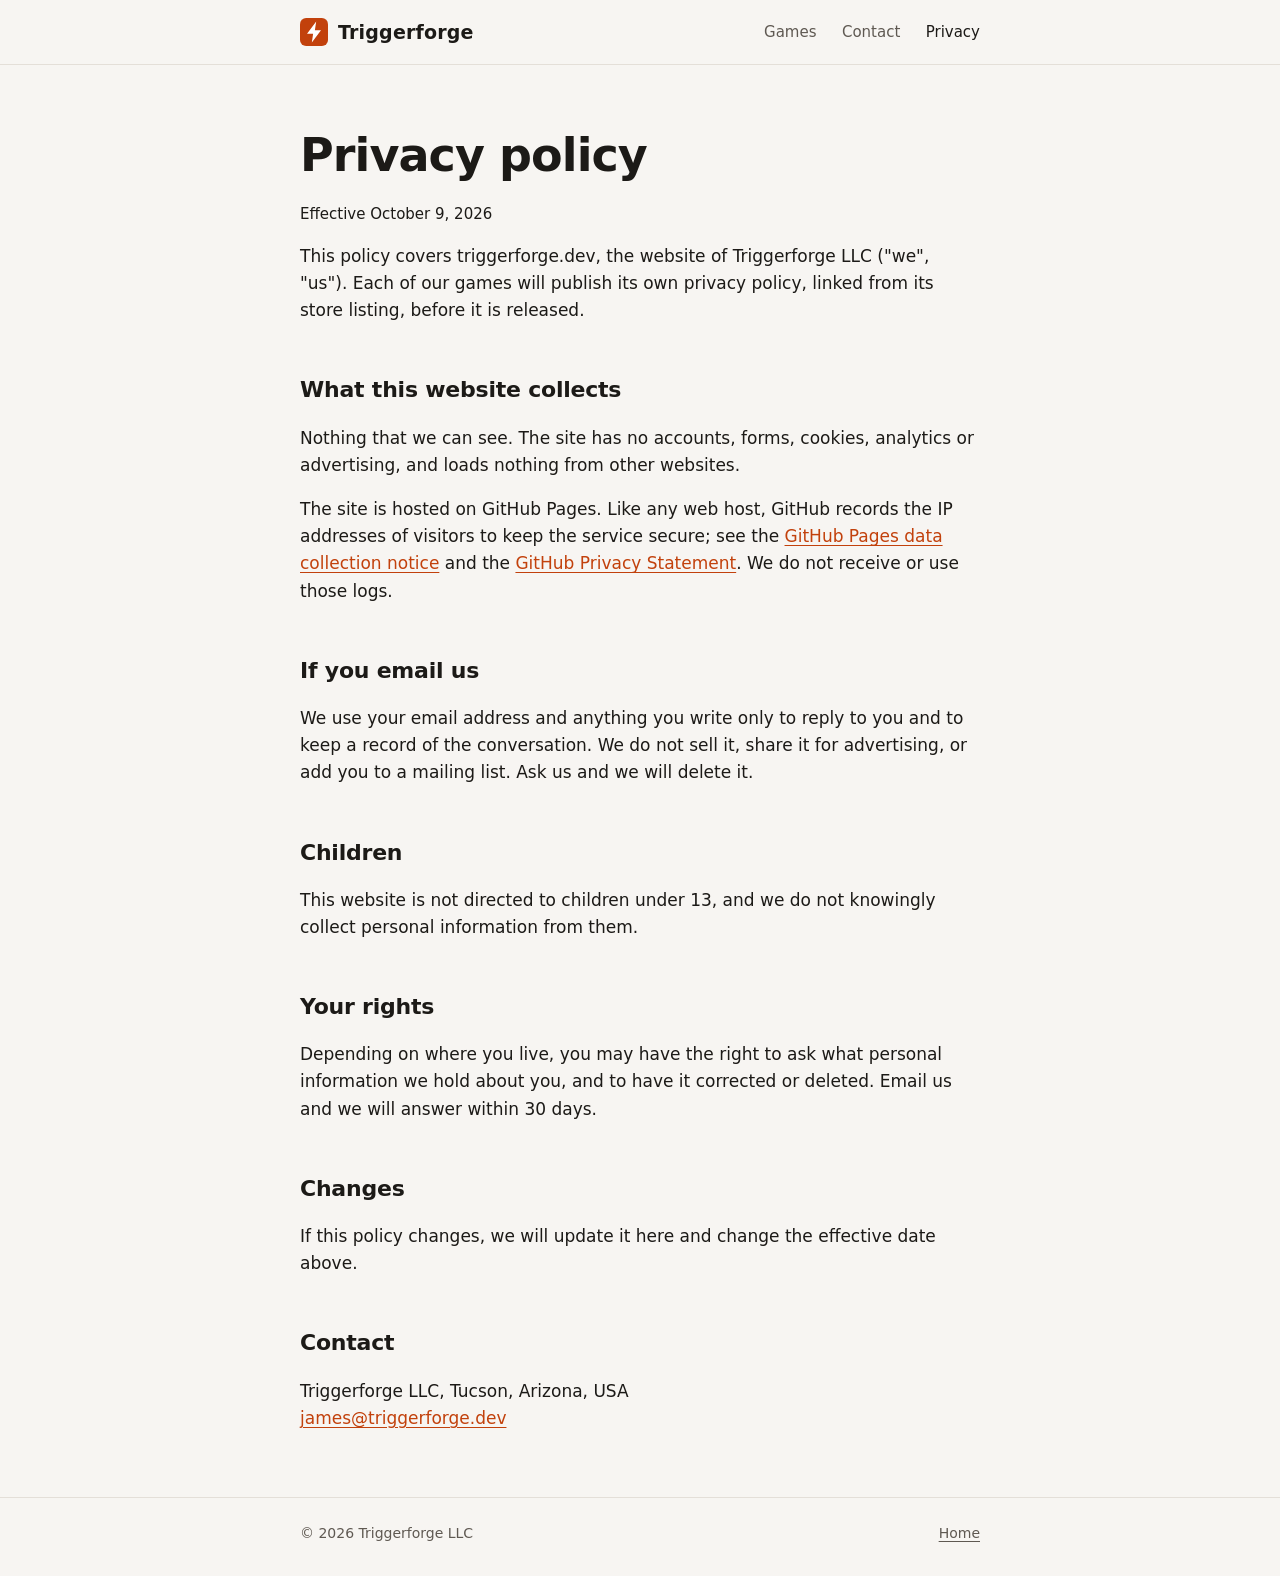
==== privacy.html @ a27dfe6b "Add the Triggerforge company site and privacy policy Co-Authored-By: Claude Opus 5.5 <noreply@anthro" ====
<!doctype html>
<html lang="en">
<head>
  <meta charset="utf-8">
  <meta name="viewport" content="width=device-width, initial-scale=1">
  <title>Privacy Policy · Triggerforge</title>
  <meta name="description" content="How Triggerforge LLC handles personal information on triggerforge.dev.">
  <link rel="icon" href="favicon.svg" type="image/svg+xml">
  <link rel="stylesheet" href="style.css">
</head>
<body>
  <header class="site">
    <div class="wrap">
      <a class="brand" href="./">
        <svg viewBox="0 0 32 32" aria-hidden="true"><rect width="32" height="32" rx="7" fill="#c2410c"/><path d="M18.5 4 8 18h7l-1.5 10L24 14h-7z" fill="#fff"/></svg>
        Triggerforge
      </a>
      <nav>
        <a class="wide" href="./#games">Games</a>
        <a class="wide" href="./#contact">Contact</a>
        <a href="privacy.html" aria-current="page">Privacy</a>
      </nav>
    </div>
  </header>

  <main>
    <div class="wrap prose">
      <h1>Privacy policy</h1>
      <p class="updated">Effective October 9, 2026</p>

      <p>This policy covers triggerforge.dev, the website of Triggerforge LLC ("we", "us"). Each of our games will publish its own privacy policy, linked from its store listing, before it is released.</p>

      <h2>What this website collects</h2>
      <p>Nothing that we can see. The site has no accounts, forms, cookies, analytics or advertising, and loads nothing from other websites.</p>
      <p>The site is hosted on GitHub Pages. Like any web host, GitHub records the IP addresses of visitors to keep the service secure; see the <a href="https://docs.github.com/en/pages/getting-started-with-github-pages/about-github-pages#data-collection">GitHub Pages data collection notice</a> and the <a href="https://docs.github.com/en/site-policy/privacy-policies/github-general-privacy-statement">GitHub Privacy Statement</a>. We do not receive or use those logs.</p>

      <h2>If you email us</h2>
      <p>We use your email address and anything you write only to reply to you and to keep a record of the conversation. We do not sell it, share it for advertising, or add you to a mailing list. Ask us and we will delete it.</p>

      <h2>Children</h2>
      <p>This website is not directed to children under 13, and we do not knowingly collect personal information from them.</p>

      <h2>Your rights</h2>
      <p>Depending on where you live, you may have the right to ask what personal information we hold about you, and to have it corrected or deleted. Email us and we will answer within 30 days.</p>

      <h2>Changes</h2>
      <p>If this policy changes, we will update it here and change the effective date above.</p>

      <h2>Contact</h2>
      <p>Triggerforge LLC, Tucson, Arizona, USA<br>
      <a href="mailto:james@triggerforge.dev">james@triggerforge.dev</a></p>
    </div>
  </main>

  <footer class="site">
    <div class="wrap">
      <span>&copy; 2026 Triggerforge LLC</span>
      <a href="./">Home</a>
    </div>
  </footer>
</body>
</html>
---- style.css ----
:root {
  --bg: #f7f5f2;
  --surface: #ffffff;
  --text: #1c1a17;
  --muted: #5f5952;
  --line: #e4dfd8;
  --accent: #c2410c;
  --accent-soft: #fbe9df;
  color-scheme: light;
}

@media (prefers-color-scheme: dark) {
  :root {
    --bg: #14120f;
    --surface: #1d1a16;
    --text: #f1ece5;
    --muted: #a59d93;
    --line: #2e2a25;
    --accent: #fb8a4c;
    --accent-soft: #2a1b12;
    color-scheme: dark;
  }
}

* { box-sizing: border-box; }

html { -webkit-text-size-adjust: 100%; }

body {
  margin: 0;
  background: var(--bg);
  color: var(--text);
  font: 17px/1.6 system-ui, -apple-system, "Segoe UI", Roboto, "Helvetica Neue", Arial, sans-serif;
}

a { color: var(--accent); text-underline-offset: 3px; }
a:hover { text-decoration-thickness: 2px; }

.wrap {
  max-width: 720px;
  margin: 0 auto;
  padding: 0 20px;
}

header.site {
  border-bottom: 1px solid var(--line);
}

header.site .wrap {
  display: flex;
  align-items: center;
  justify-content: space-between;
  gap: 16px;
  height: 64px;
}

.brand {
  display: inline-flex;
  align-items: center;
  gap: 10px;
  color: var(--text);
  text-decoration: none;
  font-weight: 700;
  font-size: 19px;
  letter-spacing: 0.01em;
}

.brand svg { width: 28px; height: 28px; flex: none; }

nav a {
  white-space: nowrap;
  color: var(--muted);
  text-decoration: none;
  font-size: 15px;
  margin-left: 20px;
}

nav a:hover, nav a[aria-current="page"] { color: var(--text); }

main { padding: 64px 0 48px; }

.eyebrow {
  display: inline-block;
  font-size: 13px;
  font-weight: 600;
  letter-spacing: 0.08em;
  text-transform: uppercase;
  color: var(--accent);
  background: var(--accent-soft);
  border-radius: 999px;
  padding: 4px 12px;
  margin: 0 0 20px;
}

h1 {
  font-size: clamp(32px, 6vw, 46px);
  line-height: 1.15;
  letter-spacing: -0.02em;
  margin: 0 0 20px;
}

h2 {
  font-size: 22px;
  letter-spacing: -0.01em;
  margin: 48px 0 12px;
}

.lede {
  font-size: 20px;
  color: var(--muted);
  margin: 0;
  max-width: 34em;
}

.card {
  background: var(--surface);
  border: 1px solid var(--line);
  border-radius: 14px;
  padding: 24px;
  margin-top: 16px;
}

.card h3 { margin: 0 0 6px; font-size: 18px; }
.card p { margin: 0; color: var(--muted); }

.facts {
  display: grid;
  grid-template-columns: max-content 1fr;
  gap: 8px 24px;
  margin: 0;
}

.facts dt { color: var(--muted); }
.facts dd { margin: 0; }

.prose p, .prose li { color: var(--text); }
.prose ul { padding-left: 22px; }
.updated { color: var(--muted); font-size: 15px; margin: 0 0 8px; }

footer.site {
  border-top: 1px solid var(--line);
  color: var(--muted);
  font-size: 14px;
}

footer.site .wrap {
  display: flex;
  flex-wrap: wrap;
  justify-content: space-between;
  gap: 8px 24px;
  padding-top: 24px;
  padding-bottom: 32px;
}

footer.site a { color: var(--muted); }

@media (max-width: 480px) {
  body { font-size: 16px; }
  main { padding-top: 40px; }
  .lede { font-size: 18px; }
  nav a.wide { display: none; }
  .facts { grid-template-columns: 1fr; gap: 2px; }
  .facts dd { margin-bottom: 10px; }
}
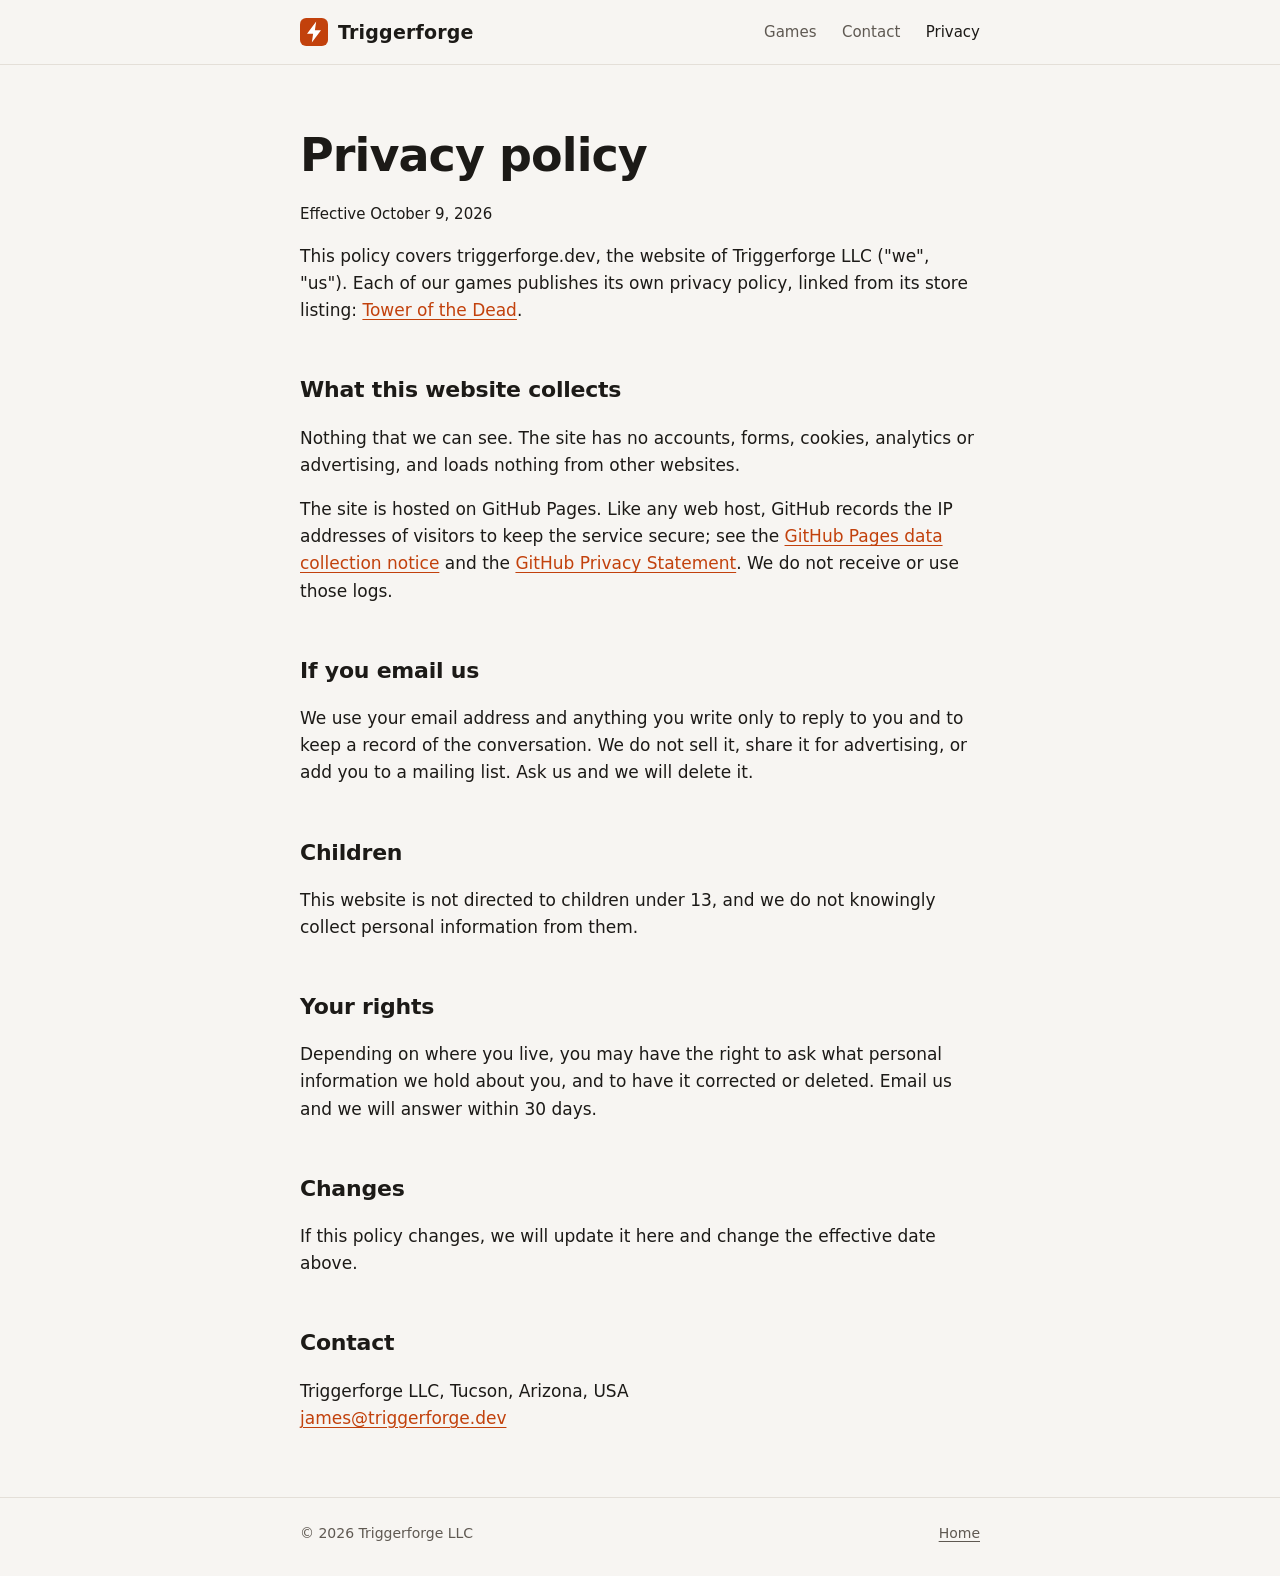
==== commit 46dc9f15: "Add Tower of the Dead privacy policy Co-Authored-By: Claude Sonnet 5.5 <noreply@anthropic.com> Claud" ====
--- a/privacy.html
+++ b/privacy.html
@@ -28,7 +28,7 @@
       <h1>Privacy policy</h1>
       <p class="updated">Effective October 9, 2026</p>
 
-      <p>This policy covers triggerforge.dev, the website of Triggerforge LLC ("we", "us"). Each of our games will publish its own privacy policy, linked from its store listing, before it is released.</p>
+      <p>This policy covers triggerforge.dev, the website of Triggerforge LLC ("we", "us"). Each of our games publishes its own privacy policy, linked from its store listing: <a href="tower-of-the-dead-privacy.html">Tower of the Dead</a>.</p>
 
       <h2>What this website collects</h2>
       <p>Nothing that we can see. The site has no accounts, forms, cookies, analytics or advertising, and loads nothing from other websites.</p>
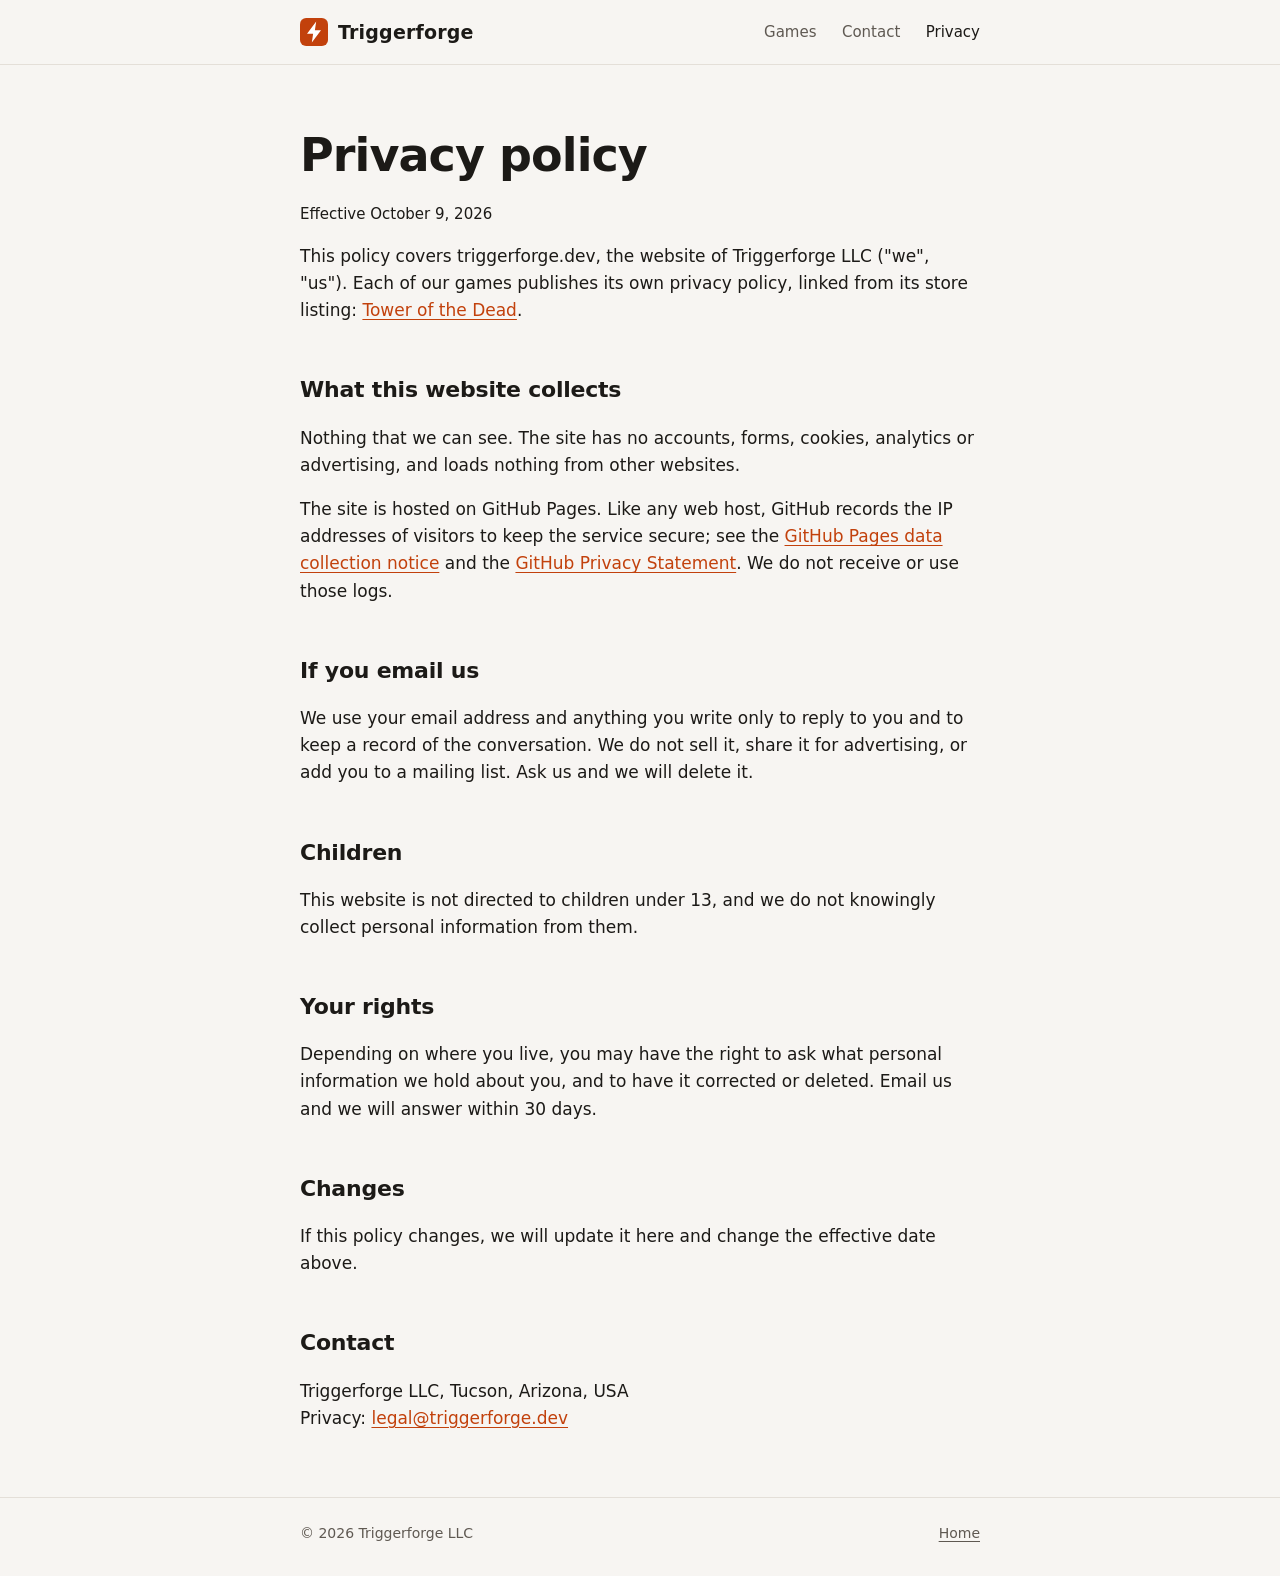
==== commit beb03540: "Site contacts: support@ for general and game support, legal@ for privacy requests Co-Authored-By: Cl" ====
--- a/privacy.html
+++ b/privacy.html
@@ -48,7 +48,7 @@
 
       <h2>Contact</h2>
       <p>Triggerforge LLC, Tucson, Arizona, USA<br>
-      <a href="mailto:james@triggerforge.dev">james@triggerforge.dev</a></p>
+      Privacy: <a href="mailto:legal@triggerforge.dev">legal@triggerforge.dev</a></p>
     </div>
   </main>
 
